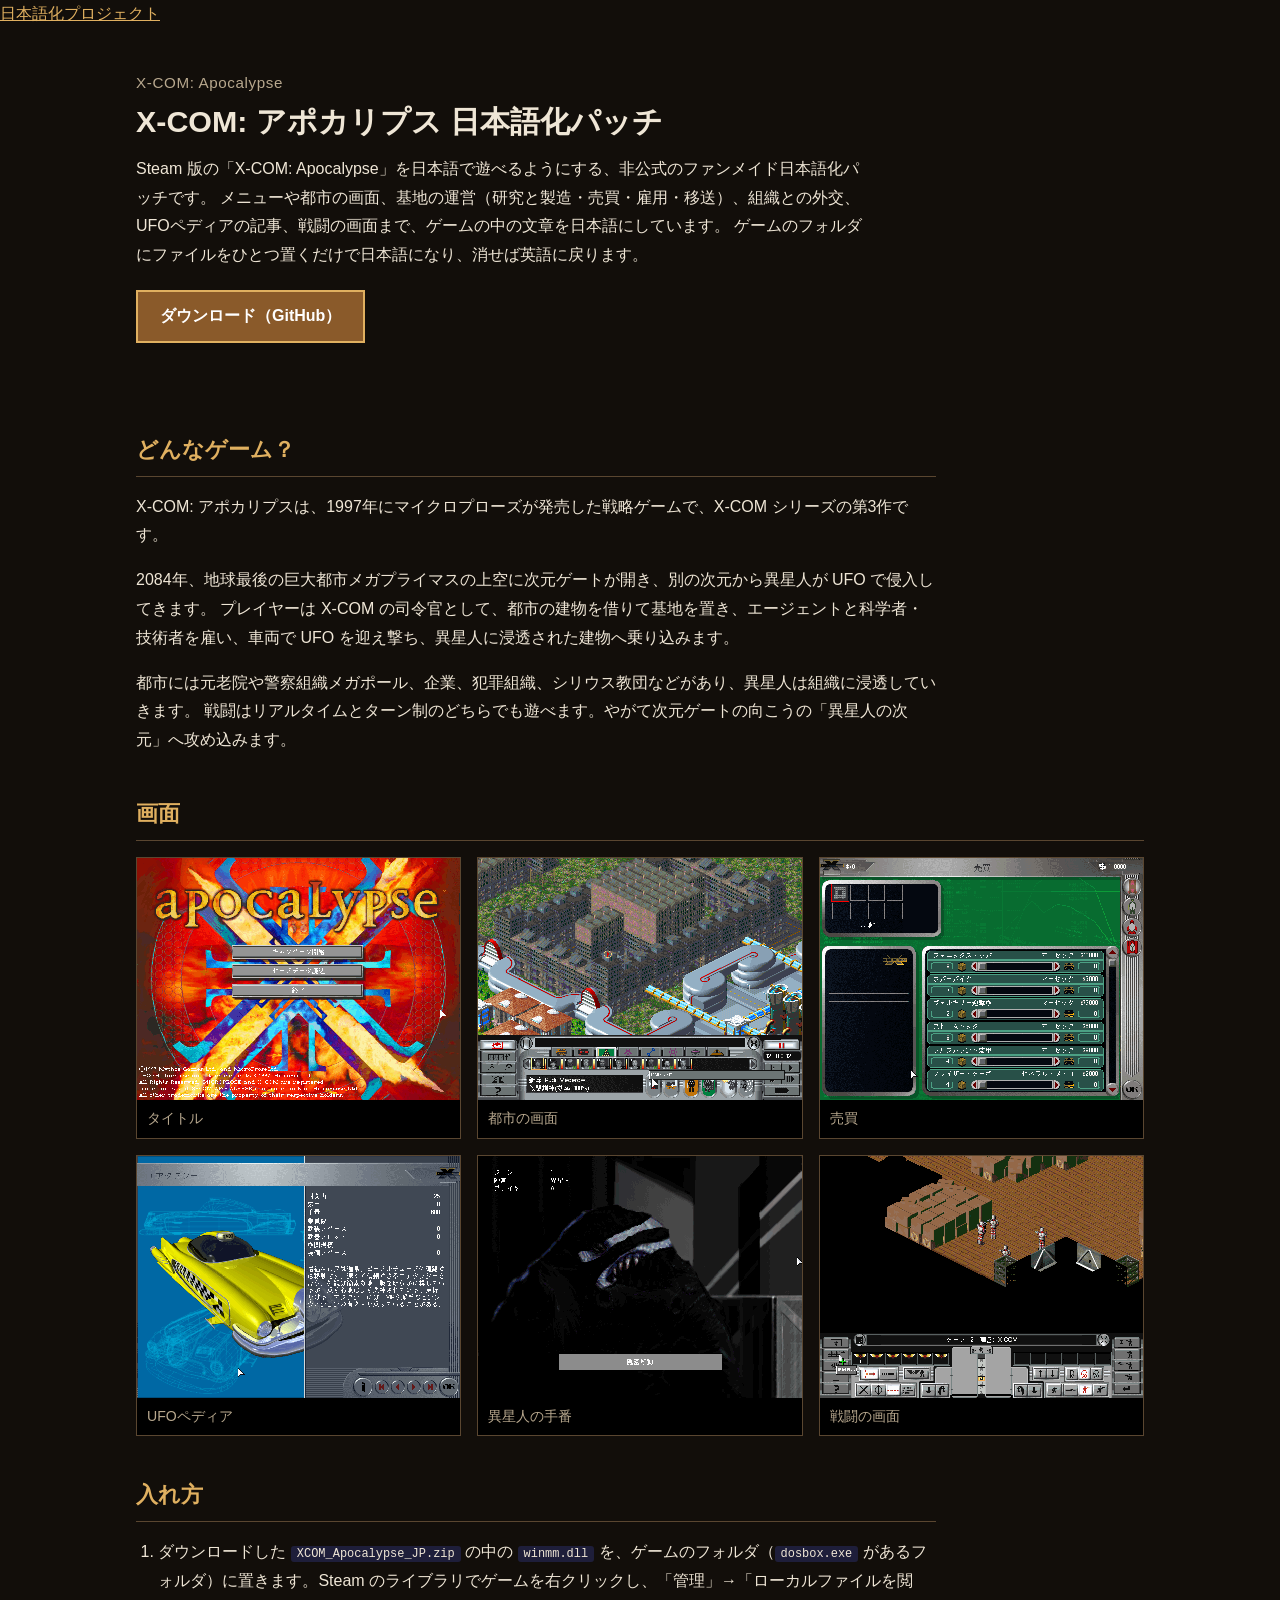
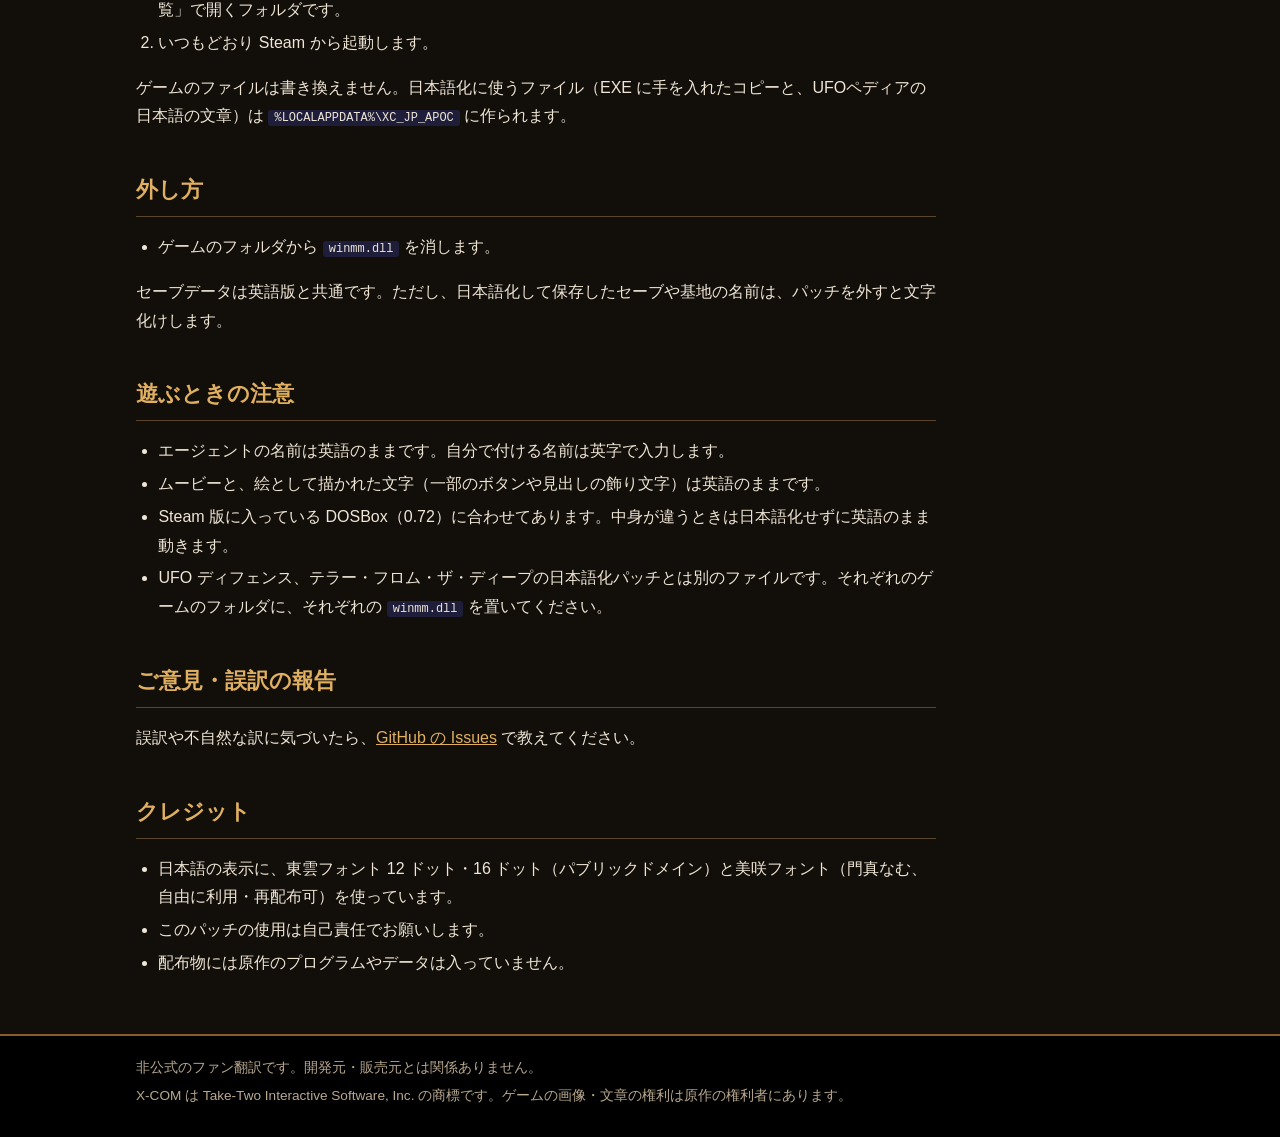
==== docs/apoc/index.html @ 1e903315 "X-COM: アポカリプス 日本語化パッチ（v1.0）のページを追加 Co-Authored-By: Claude Opus 5.5 <noreply@anthropic.com>" ====
<!doctype html>
<html lang="ja">
<head>
<meta charset="utf-8">
<meta name="viewport" content="width=device-width, initial-scale=1">
<title>X-COM: アポカリプス 日本語化パッチ — X-COM シリーズ 日本語化プロジェクト</title>
<meta name="description" content="Steam 版 X-COM: Apocalypse を日本語で遊べるようにする、非公式のファンメイド日本語化パッチ。">
<meta property="og:type" content="article">
<meta property="og:title" content="X-COM: アポカリプス 日本語化パッチ">
<meta property="og:description" content="Steam 版 X-COM: Apocalypse を日本語で遊べるようにする、非公式のファンメイド日本語化パッチ。">
<meta property="og:url" content="https://higesho.github.io/xcom-ja/apoc/">
<meta property="og:image" content="https://higesho.github.io/xcom-ja/apoc/img/city.png">
<link rel="stylesheet" href="../style.css">
</head>
<body>
<header class="jpn" id="jpn"><div class="jpn-band"><a class="jpn-home" href="https://higesho.github.io/ja/">日本語化プロジェクト</a></div></header>
<script src="https://higesho.github.io/ja/nav.js"></script>

<main class="band">
<section class="hero">
<p class="sub">X-COM: Apocalypse</p>
<h1>X-COM: アポカリプス 日本語化パッチ</h1>
<p class="tag">Steam 版の「X-COM: Apocalypse」を日本語で遊べるようにする、非公式のファンメイド日本語化パッチです。
メニューや都市の画面、基地の運営（研究と製造・売買・雇用・移送）、組織との外交、UFOペディアの記事、戦闘の画面まで、ゲームの中の文章を日本語にしています。
ゲームのフォルダにファイルをひとつ置くだけで日本語になり、消せば英語に戻ります。</p>
<p><a class="dl" href="https://github.com/higesho/xcom-ja/releases/tag/apoc-v1.0">ダウンロード（GitHub）</a></p>
</section>

<div class="text">
<h2>どんなゲーム？</h2>
<p>X-COM: アポカリプスは、1997年にマイクロプローズが発売した戦略ゲームで、X-COM シリーズの第3作です。</p>
<p>2084年、地球最後の巨大都市メガプライマスの上空に次元ゲートが開き、別の次元から異星人が UFO で侵入してきます。
プレイヤーは X-COM の司令官として、都市の建物を借りて基地を置き、エージェントと科学者・技術者を雇い、車両で UFO を迎え撃ち、異星人に浸透された建物へ乗り込みます。</p>
<p>都市には元老院や警察組織メガポール、企業、犯罪組織、シリウス教団などがあり、異星人は組織に浸透していきます。
戦闘はリアルタイムとターン制のどちらでも遊べます。やがて次元ゲートの向こうの「異星人の次元」へ攻め込みます。</p>
</div>

<h2>画面</h2>
<div class="shots">
  <figure><img src="img/title.png" alt="タイトル画面のメニュー" loading="lazy"><figcaption>タイトル</figcaption></figure>
  <figure><img src="img/city.png" alt="都市メガプライマスの画面。エージェントの状態とボタンの説明が日本語で出ている" loading="lazy"><figcaption>都市の画面</figcaption></figure>
  <figure><img src="img/buysell.png" alt="売買の画面。車両の名前とメーカーが日本語で出ている" loading="lazy"><figcaption>売買</figcaption></figure>
  <figure><img src="img/ufopaedia.png" alt="UFOペディアのエアタクシーの記事" loading="lazy"><figcaption>UFOペディア</figcaption></figure>
  <figure><img src="img/hidden.png" alt="戦闘で異星人の手番を待つ画面" loading="lazy"><figcaption>異星人の手番</figcaption></figure>
  <figure><img src="img/battle.png" alt="戦闘の画面。メッセージ欄にターンと陣営が出ている" loading="lazy"><figcaption>戦闘の画面</figcaption></figure>
</div>

<div class="text">
<h2>入れ方</h2>
<ol>
<li>ダウンロードした <code>XCOM_Apocalypse_JP.zip</code> の中の <code>winmm.dll</code> を、ゲームのフォルダ（<code>dosbox.exe</code> があるフォルダ）に置きます。Steam のライブラリでゲームを右クリックし、「管理」→「ローカルファイルを閲覧」で開くフォルダです。</li>
<li>いつもどおり Steam から起動します。</li>
</ol>
<p>ゲームのファイルは書き換えません。日本語化に使うファイル（EXE に手を入れたコピーと、UFOペディアの日本語の文章）は <code>%LOCALAPPDATA%\XC_JP_APOC</code> に作られます。</p>

<h2>外し方</h2>
<ul>
<li>ゲームのフォルダから <code>winmm.dll</code> を消します。</li>
</ul>
<p>セーブデータは英語版と共通です。ただし、日本語化して保存したセーブや基地の名前は、パッチを外すと文字化けします。</p>

<h2>遊ぶときの注意</h2>
<ul>
<li>エージェントの名前は英語のままです。自分で付ける名前は英字で入力します。</li>
<li>ムービーと、絵として描かれた文字（一部のボタンや見出しの飾り文字）は英語のままです。</li>
<li>Steam 版に入っている DOSBox（0.72）に合わせてあります。中身が違うときは日本語化せずに英語のまま動きます。</li>
<li>UFO ディフェンス、テラー・フロム・ザ・ディープの日本語化パッチとは別のファイルです。それぞれのゲームのフォルダに、それぞれの <code>winmm.dll</code> を置いてください。</li>
</ul>

<h2>ご意見・誤訳の報告</h2>
<p>誤訳や不自然な訳に気づいたら、<a href="https://github.com/higesho/xcom-ja/issues">GitHub の Issues</a> で教えてください。</p>

<h2>クレジット</h2>
<ul>
<li>日本語の表示に、東雲フォント 12 ドット・16 ドット（パブリックドメイン）と美咲フォント（門真なむ、自由に利用・再配布可）を使っています。</li>
<li>このパッチの使用は自己責任でお願いします。</li>
<li>配布物には原作のプログラムやデータは入っていません。</li>
</ul>
</div>
</main>

<footer class="foot"><div class="band">
  <p>非公式のファン翻訳です。開発元・販売元とは関係ありません。</p>
  <p>X-COM は Take-Two Interactive Software, Inc. の商標です。ゲームの画像・文章の権利は原作の権利者にあります。</p>
</div></footer>
</body>
</html>
---- docs/style.css ----
/* アルカナム 日本語化パッチ — スタイル */
:root {
  --bg: #120e0a;
  --panel: #221a12;
  --line: #5a4630;
  --text: #efe6d6;
  --muted: #b8a88e;
  --cyan: #e0b060;
  --blue: #8a5a2a;
  --gold: #ffd75a;
  --green: #55ff55;
}

* { box-sizing: border-box; }

html { -webkit-text-size-adjust: 100%; }

body {
  margin: 0;
  background: var(--bg);
  color: var(--text);
  font-family: "Hiragino Kaku Gothic ProN", "Hiragino Sans", "Yu Gothic UI", "Meiryo", sans-serif;
  line-height: 1.8;
}

a { color: var(--cyan); }
a:hover { color: #ffffff; }

.band { max-width: 1040px; margin: 0 auto; padding: 0 16px; }

/* 上の帯 */
header.top { border-bottom: 2px solid var(--blue); background: #000; }
header.top .band { display: flex; flex-wrap: wrap; align-items: center; gap: 8px 24px; padding-top: 10px; padding-bottom: 10px; }
.brand { color: var(--cyan); font-weight: bold; font-size: 1.1rem; text-decoration: none; letter-spacing: 0.05em; }
header.top nav { display: flex; flex-wrap: wrap; gap: 4px 16px; }
header.top nav a { color: var(--muted); text-decoration: none; }
header.top nav a:hover, header.top nav a.here { color: var(--text); }

/* 冒頭 */
.hero { padding: 40px 0 24px; }
.hero h1 { margin: 0 0 12px; font-size: 1.9rem; line-height: 1.4; }
.hero .sub { margin: 0 0 4px; color: var(--muted); font-size: 0.95rem; letter-spacing: 0.04em; }
.hero p.tag { margin: 0 0 20px; max-width: 46em; }

.dl { display: inline-block; margin: 0 12px 8px 0; padding: 10px 22px; background: var(--blue); color: #fff; text-decoration: none; font-weight: bold; border: 2px solid var(--cyan); }
.dl:hover { background: #5555ff; color: #fff; }
.dl.sub { background: transparent; border-color: var(--line); color: var(--text); font-weight: normal; }

h2 { margin: 40px 0 12px; padding-bottom: 6px; border-bottom: 1px solid var(--line); font-size: 1.35rem; color: var(--cyan); }
h3 { margin: 24px 0 8px; font-size: 1.1rem; }

code { background: #1e1e3a; padding: 1px 6px; border-radius: 3px; font-size: 0.92em; word-break: break-all; }

/* 作品一覧 */
.titles { display: grid; grid-template-columns: repeat(auto-fill, minmax(230px, 1fr)); gap: 16px; margin: 16px 0 8px; padding: 0; list-style: none; }
.titles li { background: var(--panel); border: 1px solid var(--line); display: flex; flex-direction: column; }
.titles li.ready { border-color: var(--cyan); }
.titles .thumb { display: block; aspect-ratio: 4 / 3; background: #000; border-bottom: 1px solid var(--line); overflow: hidden; }
.titles .thumb img { width: 100%; height: 100%; object-fit: fill; image-rendering: pixelated; display: block; }
.titles .thumb.none { display: flex; align-items: center; justify-content: center; color: #3a3a6a; font-size: 3rem; font-weight: bold; font-family: Georgia, "Times New Roman", serif; }
.titles .body { padding: 12px 14px 14px; display: flex; flex-direction: column; gap: 4px; flex: 1; }
.titles .name { font-weight: bold; font-size: 1.05rem; }
.titles .orig { color: var(--muted); font-size: 0.85rem; line-height: 1.5; }
.titles .desc { font-size: 0.9rem; margin-top: 4px; flex: 1; }
.titles .more { margin-top: 8px; font-size: 0.9rem; }
.state { display: inline-block; align-self: flex-start; padding: 0 8px; font-size: 0.8rem; border: 1px solid; }
.state.ready { color: var(--green); border-color: var(--green); }
.state.wip { color: var(--gold); border-color: var(--gold); }
.state.plan { color: var(--muted); border-color: var(--line); }

/* 画面 */
.shots { display: grid; grid-template-columns: repeat(auto-fill, minmax(300px, 1fr)); gap: 16px; margin: 16px 0; }
.shots figure { margin: 0; background: #000; border: 1px solid var(--line); }
.shots img { display: block; width: 100%; aspect-ratio: 4 / 3; object-fit: fill; image-rendering: pixelated; }
.shots figcaption { padding: 6px 10px; font-size: 0.88rem; color: var(--muted); }

/* 文章 */
.text { max-width: 50em; }
.text ol, .text ul { padding-left: 1.4em; }
.text li { margin: 4px 0; }
.note { background: var(--panel); border-left: 4px solid var(--cyan); padding: 10px 14px; margin: 16px 0; }

table.ver { border-collapse: collapse; font-size: 0.88rem; margin: 8px 0; }
table.ver th, table.ver td { border: 1px solid var(--line); padding: 4px 10px; text-align: left; }
table.ver th { background: var(--panel); font-weight: normal; color: var(--muted); }
.scroll { overflow-x: auto; }

/* 下の帯 */
footer.foot { margin-top: 56px; border-top: 2px solid var(--blue); background: #000; color: var(--muted); font-size: 0.85rem; }
footer.foot .band { padding-top: 16px; padding-bottom: 24px; }
footer.foot p { margin: 4px 0; }

@media (max-width: 600px) {
  .hero h1 { font-size: 1.5rem; }
  .shots { grid-template-columns: 1fr; }
}

/* メニュー: 同じシリーズのリンクを左、GitHub、ほかのシリーズ（higesho.github.io の別サイト）を右に並べ、
   ほかのシリーズは区切り線・金色・「↗」で見分ける */
header.top nav a[href^="https://github.com/"] { order: 1; }
header.top nav a[href^="https://higesho.github.io/"] { order: 2; color: var(--gold); opacity: 0.85; }
header.top nav a[href^="https://higesho.github.io/"]::before { content: "↗ "; }
header.top nav a[href^="https://higesho.github.io/"]:hover { color: #fff; opacity: 1; }
header.top nav a:not([href^="https://higesho.github.io/"]) + a[href^="https://higesho.github.io/"] { margin-left: 4px; padding-left: 16px; border-left: 1px solid var(--line); }
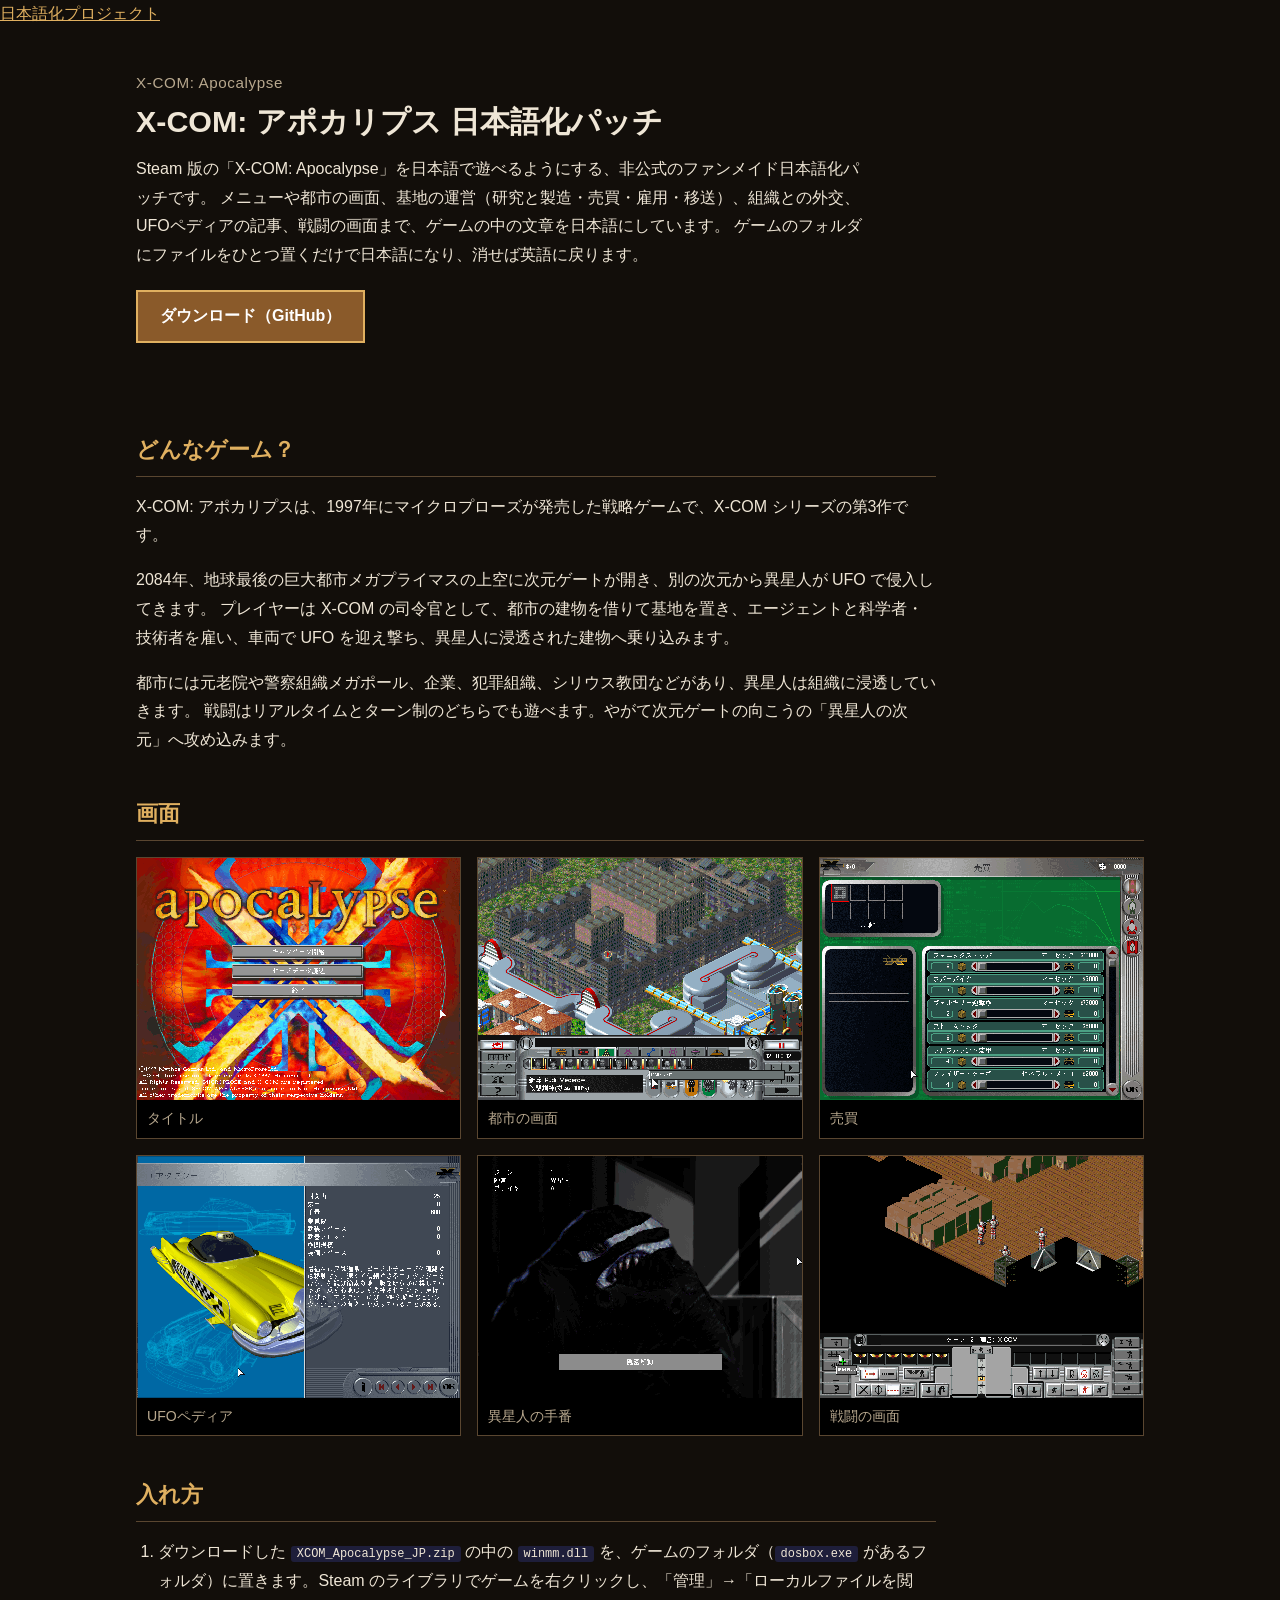
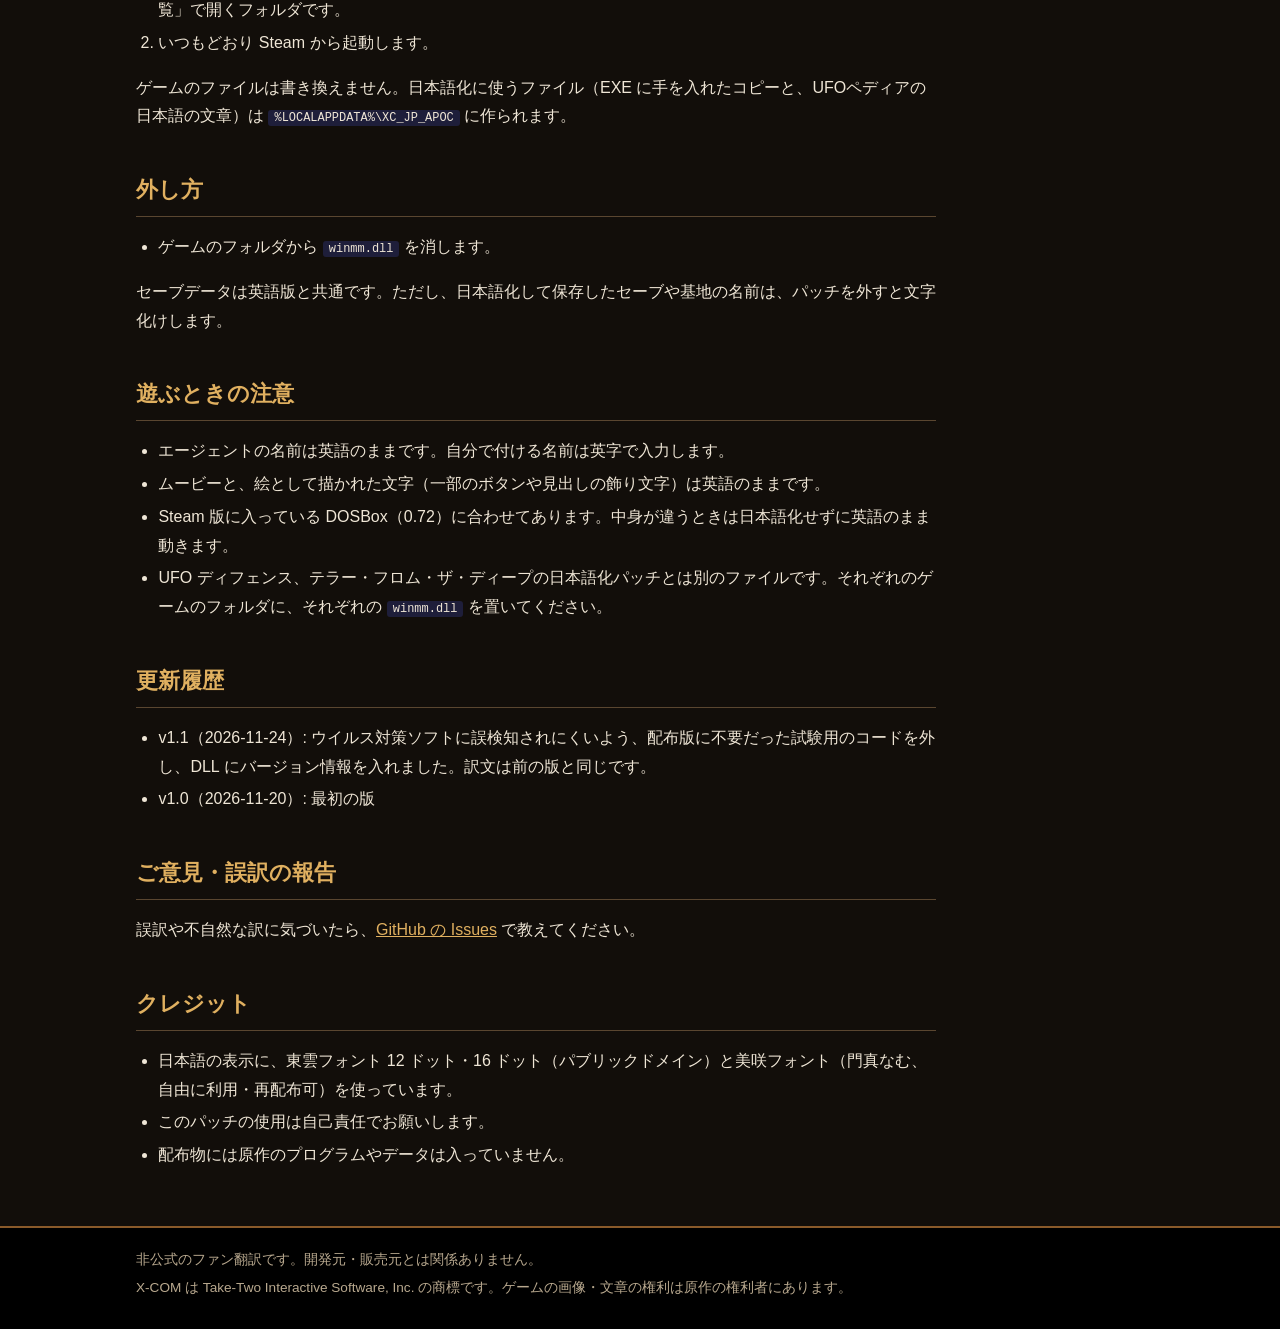
==== commit 9c8ebcb2: "配布版から試験用のコードを外し、バージョン情報を入れる（ufo-v1.1、tftd-v1.1、apoc-v1.1、intc-v1.1、enf-v1.1） ウイルス対策ソフトに誤検知されにくいよう、配布" ====
--- a/docs/apoc/index.html
+++ b/docs/apoc/index.html
@@ -23,7 +23,7 @@
 <p class="tag">Steam 版の「X-COM: Apocalypse」を日本語で遊べるようにする、非公式のファンメイド日本語化パッチです。
 メニューや都市の画面、基地の運営（研究と製造・売買・雇用・移送）、組織との外交、UFOペディアの記事、戦闘の画面まで、ゲームの中の文章を日本語にしています。
 ゲームのフォルダにファイルをひとつ置くだけで日本語になり、消せば英語に戻ります。</p>
-<p><a class="dl" href="https://github.com/higesho/xcom-ja/releases/tag/apoc-v1.0">ダウンロード（GitHub）</a></p>
+<p><a class="dl" href="https://github.com/higesho/xcom-ja/releases/tag/apoc-v1.1">ダウンロード（GitHub）</a></p>
 </section>
 
 <div class="text">
@@ -67,6 +67,12 @@
 <li>UFO ディフェンス、テラー・フロム・ザ・ディープの日本語化パッチとは別のファイルです。それぞれのゲームのフォルダに、それぞれの <code>winmm.dll</code> を置いてください。</li>
 </ul>
 
+<h2>更新履歴</h2>
+<ul>
+<li>v1.1（2026-11-24）: ウイルス対策ソフトに誤検知されにくいよう、配布版に不要だった試験用のコードを外し、DLL にバージョン情報を入れました。訳文は前の版と同じです。</li>
+<li>v1.0（2026-11-20）: 最初の版</li>
+</ul>
+
 <h2>ご意見・誤訳の報告</h2>
 <p>誤訳や不自然な訳に気づいたら、<a href="https://github.com/higesho/xcom-ja/issues">GitHub の Issues</a> で教えてください。</p>
 
